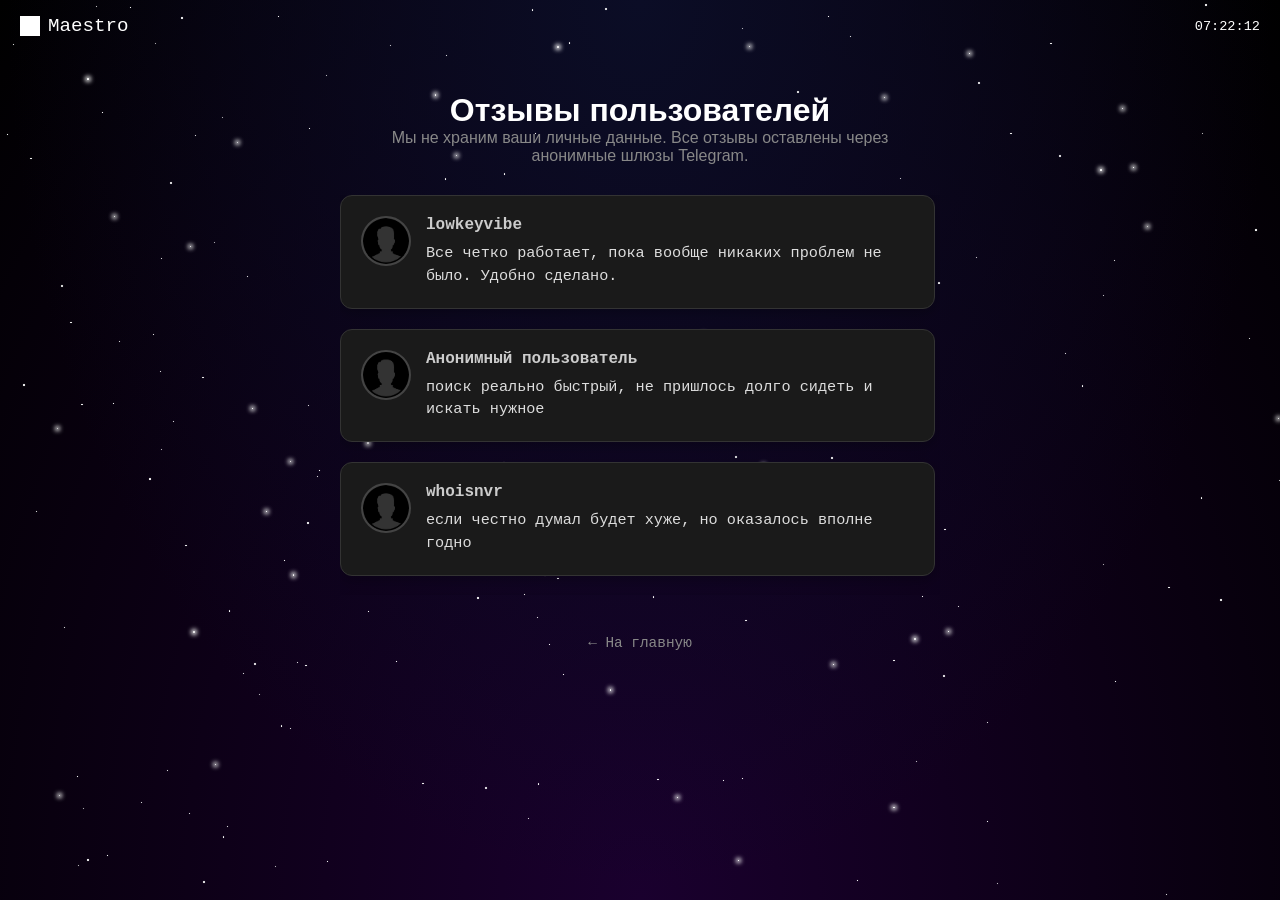
==== reviews.html @ 9cdef80e "Add files via upload" ====
<!DOCTYPE html>
<html lang="ru">
<head>
    <meta charset="UTF-8">
    <meta name="viewport" content="width=device-width, initial-scale=1.0">
    <title>Отзывы - Maestro</title>
    <link rel="stylesheet" href="style.css">
    <link rel="stylesheet" href="reviews.css">
    
    <!-- СТИЛИ ЗВЕЗДНОГО НЕБА -->
    <style>
        /* Базовые настройки для страницы */
        html, body {
            height: 100%;
            margin: 0;
            padding: 0;
            overflow: hidden; /* Убираем стандартную прокрутку, чтобы звезды были на весь экран */
            font-family: 'Segoe UI', Tahoma, Geneva, Verdana, sans-serif;
        }

        /* Слой далеких звезд (создаем плотность) */
        .background-animation {
            position: fixed;
            top: 0;
            left: 0;
            width: 100%;
            height: 100%;
            pointer-events: none;
            z-index: 1;
            overflow: hidden;
        }

        .background-animation .star {
            position: absolute;
            background-color: #ffffff;
            border-radius: 50%;
            pointer-events: none;
            box-shadow: 0 0 1px 0px rgba(255, 255, 255, 0.5);
            animation-name: twinkle, drift-star;
            animation-iteration-count: infinite;
            animation-timing-function: linear, ease-in-out;
        }

        /* Слой близких звезд (ярче) */
        .stars-overlay {
            position: fixed;
            top: 0;
            left: 0;
            width: 100%;
            height: 100%;
            pointer-events: none;
            z-index: 2;
            overflow: hidden;
        }

        .stars-overlay .star {
            box-shadow: 0 0 4px 2px rgba(255, 255, 255, 0.9);
        }

        /* Анимация мерцания */
        @keyframes twinkle {
            0%, 100% { opacity: 0; transform: scale(0.5); }
            50% { opacity: 1; transform: scale(1.2); }
        }

        /* Анимация медленного дрейфа */
        @keyframes drift-star {
            0% { transform: translate(0, 0) scale(1); }
            100% { transform: translate(var(--dx), var(--dy)) scale(var(--end-scale)); }
        }
    </style>
</head>
<body>
    <div class="background-animation" id="layerFar"></div>
    <div class="stars-overlay" id="layerNear"></div>

    <header class="header">
        <div class="logo">
            <div class="logo-square"></div>
            <span>Maestro</span>
        </div>
        <div class="online-status">
            <span id="current-time">--:--:--</span>
        </div>
    </header>

    <main class="reviews-content">
        <h1 style="margin-top: 20px;">Отзывы пользователей</h1>
        <p style="color: #888; max-width: 500px; text-align: center;">Мы не храним ваши личные данные. Все отзывы оставлены через анонимные шлюзы Telegram.</p>

        <div class="reviews-list">
            <!-- Блок 1: отзывы 1-10 -->
            <div class="review-card">
                <div class="review-avatar">
                    <img src="Admin-Profile-Vector-PNG-Isolated-HD.png" alt="Avatar">
                </div>
                <div class="review-body">
                    <div class="review-header">
                        <span class="review-nick">lowkeyvibe</span>
                    </div>
                    <div class="review-text">
                        Все четко работает, пока вообще никаких проблем не было. Удобно сделано.
                    </div>
                </div>
            </div>

            <div class="review-card">
                <div class="review-avatar">
                    <img src="Admin-Profile-Vector-PNG-Isolated-HD.png" alt="Avatar">
                </div>
                <div class="review-body">
                    <div class="review-header">
                        <span class="review-nick">Анонимный пользователь</span>
                    </div>
                    <div class="review-text">
                        поиск реально быстрый, не пришлось долго сидеть и искать нужное
                    </div>
                </div>
            </div>

            <div class="review-card">
                <div class="review-avatar">
                    <img src="Admin-Profile-Vector-PNG-Isolated-HD.png" alt="Avatar">
                </div>
                <div class="review-body">
                    <div class="review-header">
                        <span class="review-nick">whoisnvr</span>
                    </div>
                    <div class="review-text">
                        если честно думал будет хуже, но оказалось вполне годно
                    </div>
                </div>
            </div>

            <div class="review-card">
                <div class="review-avatar">
                    <img src="Admin-Profile-Vector-PNG-Isolated-HD.png" alt="Avatar">
                </div>
                <div class="review-body">
                    <div class="review-header">
                        <span class="review-nick">voidxera</span>
                    </div>
                    <div class="review-text">
                        Норм тема, интерфейс приятный и разобраться легко.
                    </div>
                </div>
            </div>

            <div class="review-card">
                <div class="review-avatar">
                    <img src="Admin-Profile-Vector-PNG-Isolated-HD.png" alt="Avatar">
                </div>
                <div class="review-body">
                    <div class="review-header">
                        <span class="review-nick">Анонимный пользователь</span>
                    </div>
                    <div class="review-text">
                        Пользуюсь уже какое то время, все устраивает. Надеюсь будут обновления.
                    </div>
                </div>
            </div>

            <div class="review-card">
                <div class="review-avatar">
                    <img src="Admin-Profile-Vector-PNG-Isolated-HD.png" alt="Avatar">
                </div>
                <div class="review-body">
                    <div class="review-header">
                        <span class="review-nick">deadinside.mp3</span>
                    </div>
                    <div class="review-text">
                        имба, все понятно и работает как надо
                    </div>
                </div>
            </div>

            <div class="review-card">
                <div class="review-avatar">
                    <img src="Admin-Profile-Vector-PNG-Isolated-HD.png" alt="Avatar">
                </div>
                <div class="review-body">
                    <div class="review-header">
                        <span class="review-nick">notyourghost</span>
                    </div>
                    <div class="review-text">
                        Зашел посмотреть чисто из интереса, в итоге понравилось.
                    </div>
                </div>
            </div>

            <div class="review-card">
                <div class="review-avatar">
                    <img src="Admin-Profile-Vector-PNG-Isolated-HD.png" alt="Avatar">
                </div>
                <div class="review-body">
                    <div class="review-header">
                        <span class="review-nick">Анонимный пользователь</span>
                    </div>
                    <div class="review-text">
                        поиск выдает результаты довольно быстро, это удобно
                    </div>
                </div>
            </div>

            <div class="review-card">
                <div class="review-avatar">
                    <img src="Admin-Profile-Vector-PNG-Isolated-HD.png" alt="Avatar">
                </div>
                <div class="review-body">
                    <div class="review-header">
                        <span class="review-nick">4amvoid</span>
                    </div>
                    <div class="review-text">
                        Впринципе хороший сервис, ничего лишнего нету.
                    </div>
                </div>
            </div>

            <div class="review-card">
                <div class="review-avatar">
                    <img src="Admin-Profile-Vector-PNG-Isolated-HD.png" alt="Avatar">
                </div>
                <div class="review-body">
                    <div class="review-header">
                        <span class="review-nick">cryformore</span>
                    </div>
                    <div class="review-text">
                        Все норм, иногда захожу. Пока минусов не заметил.
                    </div>
                </div>
            </div>

            <!-- Блок 2: отзывы 11-20 -->
            <div class="review-card">
                <div class="review-avatar">
                    <img src="Admin-Profile-Vector-PNG-Isolated-HD.png" alt="Avatar">
                </div>
                <div class="review-body">
                    <div class="review-header">
                        <span class="review-nick">Анонимный пользователь</span>
                    </div>
                    <div class="review-text">
                        Сначала не понял как пользоваться, но потом разобрался. Все просто оказалось.
                    </div>
                </div>
            </div>

            <div class="review-card">
                <div class="review-avatar">
                    <img src="Admin-Profile-Vector-PNG-Isolated-HD.png" alt="Avatar">
                </div>
                <div class="review-body">
                    <div class="review-header">
                        <span class="review-nick">lostinweb</span>
                    </div>
                    <div class="review-text">
                        прикольно сделано, особенно оформление. выглядит аккуратно
                    </div>
                </div>
            </div>

            <div class="review-card">
                <div class="review-avatar">
                    <img src="Admin-Profile-Vector-PNG-Isolated-HD.png" alt="Avatar">
                </div>
                <div class="review-body">
                    <div class="review-header">
                        <span class="review-nick">nobodyx</span>
                    </div>
                    <div class="review-text">
                        Работает стабильно, за несколько дней проблем не возникло.
                    </div>
                </div>
            </div>

            <div class="review-card">
                <div class="review-avatar">
                    <img src="Admin-Profile-Vector-PNG-Isolated-HD.png" alt="Avatar">
                </div>
                <div class="review-body">
                    <div class="review-header">
                        <span class="review-nick">Анонимный пользователь</span>
                    </div>
                    <div class="review-text">
                        Удобная штука, экономит время. Мне понравилось.
                    </div>
                </div>
            </div>

            <div class="review-card">
                <div class="review-avatar">
                    <img src="Admin-Profile-Vector-PNG-Isolated-HD.png" alt="Avatar">
                </div>
                <div class="review-body">
                    <div class="review-header">
                        <span class="review-nick">blvckwave</span>
                    </div>
                    <div class="review-text">
                        поиск работает шустро, долго ждать не приходится
                    </div>
                </div>
            </div>

            <div class="review-card">
                <div class="review-avatar">
                    <img src="Admin-Profile-Vector-PNG-Isolated-HD.png" alt="Avatar">
                </div>
                <div class="review-body">
                    <div class="review-header">
                        <span class="review-nick">sleepless.exe</span>
                    </div>
                    <div class="review-text">
                        Честно не ожидал что будет настолько удобно.
                    </div>
                </div>
            </div>

            <div class="review-card">
                <div class="review-avatar">
                    <img src="Admin-Profile-Vector-PNG-Isolated-HD.png" alt="Avatar">
                </div>
                <div class="review-body">
                    <div class="review-header">
                        <span class="review-nick">Анонимный пользователь</span>
                    </div>
                    <div class="review-text">
                        Все понятно даже без инструкции, это большой плюс.
                    </div>
                </div>
            </div>

            <div class="review-card">
                <div class="review-avatar">
                    <img src="Admin-Profile-Vector-PNG-Isolated-HD.png" alt="Avatar">
                </div>
                <div class="review-body">
                    <div class="review-header">
                        <span class="review-nick">zero.mood</span>
                    </div>
                    <div class="review-text">
                        норм сервис, думаю буду пользоваться дальше
                    </div>
                </div>
            </div>

            <div class="review-card">
                <div class="review-avatar">
                    <img src="Admin-Profile-Vector-PNG-Isolated-HD.png" alt="Avatar">
                </div>
                <div class="review-body">
                    <div class="review-header">
                        <span class="review-nick">midnightx</span>
                    </div>
                    <div class="review-text">
                        Вроде простая вещь, но сделано удобно. Все на своих местах.
                    </div>
                </div>
            </div>

            <div class="review-card">
                <div class="review-avatar">
                    <img src="Admin-Profile-Vector-PNG-Isolated-HD.png" alt="Avatar">
                </div>
                <div class="review-body">
                    <div class="review-header">
                        <span class="review-nick">Анонимный пользователь</span>
                    </div>
                    <div class="review-text">
                        Пока все хорошо, хотелось бы только побольше функций в будущем.
                    </div>
                </div>
            </div>

            <!-- Блок 3: отзывы 21-30 -->
            <div class="review-card">
                <div class="review-avatar">
                    <img src="Admin-Profile-Vector-PNG-Isolated-HD.png" alt="Avatar">
                </div>
                <div class="review-body">
                    <div class="review-header">
                        <span class="review-nick">nvrmind</span>
                    </div>
                    <div class="review-text">
                        зашел на пару минут, в итоге просидел дольше ахах
                    </div>
                </div>
            </div>

            <div class="review-card">
                <div class="review-avatar">
                    <img src="Admin-Profile-Vector-PNG-Isolated-HD.png" alt="Avatar">
                </div>
                <div class="review-body">
                    <div class="review-header">
                        <span class="review-nick">ghostmode</span>
                    </div>
                    <div class="review-text">
                        Поиск удобный, нужное находится быстро. В целом все норм.
                    </div>
                </div>
            </div>

            <div class="review-card">
                <div class="review-avatar">
                    <img src="Admin-Profile-Vector-PNG-Isolated-HD.png" alt="Avatar">
                </div>
                <div class="review-body">
                    <div class="review-header">
                        <span class="review-nick">Анонимный пользователь</span>
                    </div>
                    <div class="review-text">
                        Мне зашло, ничего не лагает и интерфейс понятный.
                    </div>
                </div>
            </div>

            <div class="review-card">
                <div class="review-avatar">
                    <img src="Admin-Profile-Vector-PNG-Isolated-HD.png" alt="Avatar">
                </div>
                <div class="review-body">
                    <div class="review-header">
                        <span class="review-nick">coldzera</span>
                    </div>
                    <div class="review-text">
                        выглядит достойно, надеюсь проект не забросят
                    </div>
                </div>
            </div>

            <div class="review-card">
                <div class="review-avatar">
                    <img src="Admin-Profile-Vector-PNG-Isolated-HD.png" alt="Avatar">
                </div>
                <div class="review-body">
                    <div class="review-header">
                        <span class="review-nick">offlinewrld</span>
                    </div>
                    <div class="review-text">
                        Все работает как надо, особо добавить нечего.
                    </div>
                </div>
            </div>

            <div class="review-card">
                <div class="review-avatar">
                    <img src="Admin-Profile-Vector-PNG-Isolated-HD.png" alt="Avatar">
                </div>
                <div class="review-body">
                    <div class="review-header">
                        <span class="review-nick">Анонимный пользователь</span>
                    </div>
                    <div class="review-text">
                        Впринципе неплохо, разобрался быстро и пользоваться удобно.
                    </div>
                </div>
            </div>

            <div class="review-card">
                <div class="review-avatar">
                    <img src="Admin-Profile-Vector-PNG-Isolated-HD.png" alt="Avatar">
                </div>
                <div class="review-body">
                    <div class="review-header">
                        <span class="review-nick">hiddenphase</span>
                    </div>
                    <div class="review-text">
                        четкий сервис, поиск особенно понравился
                    </div>
                </div>
            </div>

            <div class="review-card">
                <div class="review-avatar">
                    <img src="Admin-Profile-Vector-PNG-Isolated-HD.png" alt="Avatar">
                </div>
                <div class="review-body">
                    <div class="review-header">
                        <span class="review-nick">404angel</span>
                    </div>
                    <div class="review-text">
                        Сначала отнесся скептически, но в итоге нормальный проект.
                    </div>
                </div>
            </div>

            <div class="review-card">
                <div class="review-avatar">
                    <img src="Admin-Profile-Vector-PNG-Isolated-HD.png" alt="Avatar">
                </div>
                <div class="review-body">
                    <div class="review-header">
                        <span class="review-nick">Анонимный пользователь</span>
                    </div>
                    <div class="review-text">
                        все гуд, пока каких то проблем не заметил
                    </div>
                </div>
            </div>

            <div class="review-card">
                <div class="review-avatar">
                    <img src="Admin-Profile-Vector-PNG-Isolated-HD.png" alt="Avatar">
                </div>
                <div class="review-body">
                    <div class="review-header">
                        <span class="review-nick">voidrunner</span>
                    </div>
                    <div class="review-text">
                        Нравится что нету лишних элементов, все выглядит минималистично.
                    </div>
                </div>
            </div>

            <!-- Блок 4: отзывы 31-36 -->
            <div class="review-card">
                <div class="review-avatar">
                    <img src="Admin-Profile-Vector-PNG-Isolated-HD.png" alt="Avatar">
                </div>
                <div class="review-body">
                    <div class="review-header">
                        <span class="review-nick">wavemafia</span>
                    </div>
                    <div class="review-text">
                        Поиск работает быстро, результаты не приходится ждать вечность.
                    </div>
                </div>
            </div>

            <div class="review-card">
                <div class="review-avatar">
                    <img src="Admin-Profile-Vector-PNG-Isolated-HD.png" alt="Avatar">
                </div>
                <div class="review-body">
                    <div class="review-header">
                        <span class="review-nick">Анонимный пользователь</span>
                    </div>
                    <div class="review-text">
                        Пользоваться легко, даже особо разбиратся не пришлось.
                    </div>
                </div>
            </div>

            <div class="review-card">
                <div class="review-avatar">
                    <img src="Admin-Profile-Vector-PNG-Isolated-HD.png" alt="Avatar">
                </div>
                <div class="review-body">
                    <div class="review-header">
                        <span class="review-nick">darkluv</span>
                    </div>
                    <div class="review-text">
                        норм тема, добавил себе чтобы потом не потерять
                    </div>
                </div>
            </div>

            <div class="review-card">
                <div class="review-avatar">
                    <img src="Admin-Profile-Vector-PNG-Isolated-HD.png" alt="Avatar">
                </div>
                <div class="review-body">
                    <div class="review-header">
                        <span class="review-nick">s1lentwave</span>
                    </div>
                    <div class="review-text">
                        В целом все понравилось, было бы интересно увидеть новые функции.
                    </div>
                </div>
            </div>

            <div class="review-card">
                <div class="review-avatar">
                    <img src="Admin-Profile-Vector-PNG-Isolated-HD.png" alt="Avatar">
                </div>
                <div class="review-body">
                    <div class="review-header">
                        <span class="review-nick">Анонимный пользователь</span>
                    </div>
                    <div class="review-text">
                        интерфейс удобный, все достаточно понятно. пока все устраивает
                    </div>
                </div>
            </div>

            <div class="review-card">
                <div class="review-avatar">
                    <img src="Admin-Profile-Vector-PNG-Isolated-HD.png" alt="Avatar">
                </div>
                <div class="review-body">
                    <div class="review-header">
                        <span class="review-nick">zeroframe</span>
                    </div>
                    <div class="review-text">
                        Короче все норм, работает быстро и выглядит хорошо.
                    </div>
                </div>
            </div>
        </div>

        <!-- КНОПКА НА ГЛАВНУЮ ВНИЗУ -->
        <div class="footer-home-link" onclick="window.location.href='index.html'">
            ← На главную
        </div>
    </main>

    <!-- СКРИПТ ДЛЯ ГЕНЕРАЦИИ ЗВЕЗД -->
    <script>
        // Настройки
        const config = {
            farStars: 150,  // Количество далеких звезд
            nearStars: 40,  // Количество близких звезд
            minSize: 0.5,   
            maxSize: 2.0,   
            driftDistance: 30 
        };

        function createStars(count, containerId, isNear) {
            const container = document.getElementById(containerId);
            
            for (let i = 0; i < count; i++) {
                const star = document.createElement('div');
                star.classList.add('star');

                // Случайный размер
                const size = (Math.random() * (config.maxSize - config.minSize) + config.minSize).toFixed(2);
                star.style.width = `${size}px`;
                star.style.height = `${size}px`;

                // Случайная позиция
                const x = Math.random() * 100; 
                const y = Math.random() * 100; 
                star.style.left = `${x}vw`;
                star.style.top = `${y}vh`;

                // Параметры для анимации дрейфа
                const dx = (Math.random() * config.driftDistance * 2 - config.driftDistance).toFixed(2);
                const dy = (Math.random() * config.driftDistance * 2 - config.driftDistance).toFixed(2);
                const endScale = isNear ? (1 + Math.random() * 0.3).toFixed(2) : 1;

                star.style.setProperty('--dx', `${dx}px`);
                star.style.setProperty('--dy', `${dy}px`);
                star.style.setProperty('--end-scale', endScale);

                // Рассинхронизация анимации
                star.style.animationDelay = `${Math.random() * 10}s`;
                star.style.animationDuration = `${(Math.random() * 40 + 20).toFixed(1)}s`;

                container.appendChild(star);
            }
        }

        document.addEventListener('DOMContentLoaded', () => {
            createStars(config.farStars, 'layerFar', false);
            createStars(config.nearStars, 'layerNear', true);
        });
    </script>
    <script src="script.js"></script>
</body>
</html>
---- style.css ----
@font-face {
    font-family: 'Shoptronic';
    src: url('fonts/ofont.ru_Shoptronic SP.ttf') format('truetype');
    font-weight: normal;
    font-style: normal;
    font-display: swap;
    
}

:root {
    --font-primary: 'Shoptronic', 'Courier New', monospace;
    --font-backup: 'Courier New', monospace;
    --color-bg: #0a0a0a;
    --color-white: #ffffff;
    --color-blue-hover: #3a86ff;
    --color-gray-border: #555555;
}

* {
    margin: 0;
    padding: 0;
    box-sizing: border-box;
}

/* Скрытие скроллбара */
body::-webkit-scrollbar { width: 0px; background: transparent; }
body { scrollbar-width: none; }

/* === НОВЫЙ АНИМИРОВАННЫЙ ФОН (ЗВЕЗДНОЕ НЕБО) === */

/* Градиентный фон космоса */
body {
    font-family: var(--font-backup);
    color: var(--color-white);
    min-height: 100vh;
    position: relative;
    overflow: hidden; /* Убираем скролл, так как фон фиксирован */
    background: 
        radial-gradient(ellipse at top, #0b0d26 0%, transparent 70%),
        radial-gradient(ellipse at bottom, #1a002e 0%, #000000 100%);
}

/* Контейнер для всех звезд, чтобы управлять ими через JS */
.starfield {
    position: absolute;
    top: 0;
    left: 0;
    width: 100%;
    height: 100%;
    pointer-events: none;
    overflow: hidden;
    z-index: 1;
}

/* Базовый класс звезды */
.star {
    position: absolute;
    background-color: #ffffff;
    border-radius: 50%;
    pointer-events: none;
    box-shadow: 0 0 3px 1px rgba(255, 255, 255, 0.8);
    animation-name: twinkle, drift-star;
    animation-iteration-count: infinite;
    animation-timing-function: linear, ease-in-out;
}

/* Анимация мерцания с рандомной задержкой и скоростью */
@keyframes twinkle {
    0%, 100% { opacity: 0; transform: scale(0.5); }
    50% { opacity: 1; transform: scale(1.2); }
}

/* Плавное смещение каждой звезды в случайном направлении */
@keyframes drift-star {
    0% { transform: translate(0, 0) scale(1); }
    100% { transform: translate(var(--dx), var(--dy)) scale(var(--end-scale)); }
}

/* Слой далеких звезд (создаем через JS для плотности) */
.layer-far .star {
    box-shadow: 0 0 1px 0px rgba(255, 255, 255, 0.5);
}

/* Слой близких звезд — ярче и с легким свечением */
.layer-near .star {
    box-shadow: 0 0 4px 2px rgba(255, 255, 255, 0.9);
}

/* Убираем стили для фонового видео, так как оно больше не используется */
.video-background, #bg-video {
    display: none !important;
}

/* Базовые стили страницы */
.main-content {
    display: flex;
    flex-direction: column;
    justify-content: center;
    align-items: center;
    text-align: center;
    padding: 20px;
    position: relative;
    z-index: 10;
    width: 100%;
    /* Полупрозрачный фон для читаемости поверх звезд */
    background: rgba(5, 5, 5, 0.15);
    backdrop-filter: blur(10px);
}
.hero-title h1 { font-family: var(--font-primary); font-size: clamp(2.5rem, 10vw, 4rem); margin-bottom: 10px; }
.hero-title p { font-size: clamp(0.9rem, 2.5vw, 1.2rem); color: #aaaaaa; }

/* Header */
.header {
    display: flex;
    justify-content: space-between;
    align-items: center;
    padding: 15px 20px;
    position: relative;
    z-index: 10;
}
.logo { display: flex; align-items: center; gap: 8px; font-family: var(--font-primary); font-size: 1.2rem; }
.logo-square { width: 20px; height: 20px; background-color: var(--color-white); }
.online-status { font-family: var(--font-backup); font-size: 0.85rem; color: var(--color-white); }

/* Feature Card */
.feature-card {
    position: relative;
    width: 90%;
    max-width: 400px;
    padding: 20px 20px;
    margin: 20px 0;
    border: 1px solid var(--color-gray-border);
    border-top-right-radius: 0;
    border-bottom-left-radius: 0;
    background: rgba(255, 255, 255, 0.1);
    backdrop-filter: blur(5px);
    display: flex;
    flex-direction: column;
    gap: 10px;
}
.card-corner { position: absolute; width: 25px; height: 25px; border: 1px solid var(--color-white); }
.card-corner.top-left { top: -1px; left: -1px; border-right: none; border-bottom: none; }
.card-corner.bottom-right { bottom: -1px; right: -1px; border-left: none; border-top: none; }
.card-header { font-family: var(--font-backup); font-size: 0.75rem; color: #888; align-self: flex-start; }
.card-body p { line-height: 1.4; font-size: clamp(0.85rem, 2.5vw, 1rem); }
.card-divider { height: 1.5px; background-color: var(--color-white); width: 100%; }

/* Buttons */
.buttons-container {
    display: flex;
    flex-direction: column;
    width: 90%;
    max-width: 350px;
    gap: 12px;
}
.nav-btn {
    display: flex;
    justify-content: space-between;
    align-items: center;
    width: 100%;
    padding: 14px 18px;
    background: transparent;
    border: 1px solid #333;
    color: var(--color-white);
    font-family: var(--font-backup);
    font-size: 0.95rem;
    cursor: pointer;
    transition: background-color 0.3s, color 0.3s, border-color 0.3s, transform 0.2s;
    border-radius: 8px;
    position: relative;
    overflow: hidden;
}
.nav-btn::before {
    content: '';
    position: absolute;
    top: 0;
    left: 0;
    width: 100%;
    height: 100%;
    background: rgba(255, 255, 255, 0.05);
    border-radius: 8px;
    z-index: 1;
    transition: background 0.3s;
    opacity: 0;
}
.nav-btn:hover::before { opacity: 1; }
.nav-btn:hover { background-color: transparent; color: var(--color-white); border-color: #555; transform: translateY(-2px); }
.arrow { font-size: 1.1rem; z-index: 2; position: relative; }

/* Footer link */
.footer-text { margin-top: 30px; }
.privacy-link {
    font-family: var(--font-backup);
    font-size: 0.9rem;
    color: #777;
    text-decoration: none;
    transition: color 0.2s;
}
.privacy-link:hover { color: var(--color-blue-hover); }

/* Красная плашка уведомления */
#notification-bar {
    position: fixed;
    top: 80px;
    left: 50%;
    transform: translateX(-50%);
    background: rgba(220, 53, 69, 0.95);
    color: white;
    padding: 18px 25px;
    border-radius: 30px;
    font-size: 0.9rem;
    z-index: 200;
    display: none;
    animation: fadeInOut 15s forwards;
    max-width: 90%;
    text-align: center;
    line-height: 1.4;
    box-shadow: 0 4px 15px rgba(0,0,0,0.4);
}
#notification-bar a {
    color: #3a86ff;
    text-decoration: none;
    font-weight: bold;
}
@keyframes fadeInOut {
    0%, 90%, 100% { opacity: 0; }
    10%, 80% { opacity: 1; }
}

/* Модальные окна */
.modal-overlay {
    position: fixed;
    top: 0;
    left: 0;
    width: 100%;
    height: 100%;
    background-color: rgba(0, 0, 0, 0.85);
    backdrop-filter: blur(5px);
    display: flex;
    align-items: flex-end;
    justify-content: center;
    z-index: 100;
    padding-bottom: 20px;
}
.modal-window {
    background: #121212;
    width: 95%;
    max-width: 500px;
    border: 1px solid #333;
    border-radius: 15px 15px 0 0;
    padding: 20px;
    box-shadow: 0 -5px 20px rgba(0,0,0,0.5);
    animation: slideUp 0.3s ease-out;
}
@keyframes slideUp {
    from { transform: translateY(100%); }
    to { transform: translateY(0); }
}
.modal-header {
    display: flex;
    justify-content: space-between;
    align-items: center;
    margin-bottom: 15px;
}
.modal-close {
    font-size: 1.5rem;
    background: none;
    border: none;
    color: #fff;
    cursor: pointer;
}
.lock-icon {
    width: 30px;
    height: 30px;
    background: #0a0a0a;
    border: 1px solid #fff;
    border-radius: 6px;
    display: flex;
    align-items: center;
    justify-content: center;
    position: relative;
    box-shadow: 0 0 10px rgba(255,255,255,0.5);
}
.lock-icon::after { content: '🔒'; font-size: 18px; }

/* Кнопки тарифов */
.pricing-option {
    background: #1a1a1a;
    border: 1px solid #333;
    border-radius: 10px;
    padding: 15px;
    margin-bottom: 15px;
    display: flex;
    justify-content: space-between;
    align-items: center;
    transition: border-color 0.3s;
}
.pricing-option:hover { border-color: #555; }
.pricing-info h4 { margin: 0 0 5px 0; }
.pricing-info p { margin: 0; font-size: 0.9rem; color: #aaa; }
.pricing-badge {
    background: var(--color-white);
    color: var(--color-bg);
    font-size: 0.75rem;
    padding: 2px 8px;
    border-radius: 10px;
}
.pricing-price { font-weight: bold; font-size: 1.1rem; }

/* Оплата картой */
.payment-card {
    padding: 20px;
    text-align: left;
    flex-grow: 1;
    display: flex;
    flex-direction: column;
}
.payment-card pre {
    background: #000;
    color: #0f0;
    padding: 15px;
    border-radius: 8px;
    font-family: 'Courier New', monospace;
    font-size: 0.9rem;
    line-height: 1.6;
    border: 1px solid #333;
}
.warning-note {
    font-size: 0.8rem;
    color: #ff6b6b;
    margin-top: 10px;
}

/* Адаптивность */
@media (min-width: 768px) {
    .main-content { padding: 40px 20px; }
}

/* Подсветка выбранного тарифа */
.pricing-option.selected {
    border-color: #3a86ff !important;
    background: #1a2a3a !important;
    box-shadow: 0 0 15px rgba(58, 134, 255, 0.3);
}
.pricing-option.selected .pricing-price {
    color: #3a86ff;
}

/* === ОКНО: ВЫБОР ОПЛАТЫ (ФИНАЛЬНЫЙ ДИЗАЙН) === */
.modal-overlay#paymentMethodModal .modal-window {
    border-radius: 0; 
    height: 100vh; 
    width: 100%; 
    max-width: 100%; 
    margin: 0; 
    padding: 0; 
    display: flex; 
    flex-direction: column; 
    align-items: center; 
    justify-content: flex-start; 
    padding-top: 60px; 
    box-sizing: border-box;
    background: var(--color-bg);
}

.payment-modal-header {
    position: fixed;
    top: 0;
    left: 0;
    width: 100%;
    height: 60px;
    background: #0a0a0a;
    border-bottom: 1px solid #333;
    display: flex;
    justify-content: space-between;
    align-items: center;
    padding: 0 20px;
    box-sizing: border-box;
    z-index: 10;
}
.payment-modal-header .header-left {
    font-family: var(--font-primary);
    font-size: 1.2rem;
    color: var(--color-white);
}
.payment-modal-header .header-right {
    font-family: var(--font-backup);
    font-size: 0.85rem;
    color: var(--color-white);
}

.payment-method-content {
    margin-top: 20px;
    padding: 0 20px;
    width: 100%;
    display: flex;
    flex-direction: column;
    align-items: center;
    text-align: center;
    gap: 30px;
}

.payment-method-subtitle {
    font-family: var(--font-backup);
    font-size: 0.9rem;
    color: #888;
}

.payment-method-buttons {
    display: flex;
    flex-direction: column;
    width: 100%;
    gap: 15px;
}

.btn-back-from-payment-method { 
    font-family: var(--font-backup); 
    font-size: 0.9rem; 
    color: #777; 
    cursor: pointer; 
    background: none; 
    border: none; 
    display: flex; 
    align-items: center; 
    justify-content: center; 
    width: 100%; 
    padding: 15px 0; 
    margin-top: 20px;
    transition: color 0.2s;
}
.btn-back-from-payment-method:hover { 
    color: var(--color-white); 
}
.btn-back-from-payment-method span:first-child {
    margin-right: 5px;
}

/* === ОКНО: ОПЛАТА КАРТОЙ === */
#paymentCardModal .modal-window {
    height: 80vh; 
    display: flex; 
    flex-direction: column; 
    padding-bottom: 30px; 
}

.payment-card { 
    padding: 20px; 
    text-align: left; 
    flex-grow: 1; 
    display: flex; 
    flex-direction: column; 
}

#btn-back-from-card { 
    font-family: var(--font-backup); 
    font-size: 0.9rem; 
    color: #777; 
    cursor: pointer; 
    background: none; 
    border: 1px solid #333; 
    display: flex; 
    align-items: center; 
    justify-content: center; 
    width: 100%; 
    padding: 15px 0; 
    margin-top: auto; 
    transition: background-color 0.2s, color 0.2s, border-color 0.2s; 
    border-radius: 8px; 
}
#btn-back-from-card:hover { 
    background-color: #333; 
    color: var(--color-white); 
    border-color: var(--color-white); 
}

/* --- КНОПКИ ФУНКЦИОНАЛА (мягкая подсветка) --- */
.module-btn {
    display: flex;
    align-items: flex-start;
    width: 100%;
    padding: 18px;
    background: transparent;
    border: 1px solid #333;
    color: var(--color-white);
    text-align: left;
    cursor: pointer;
    transition: background-color 0.3s, color 0.3s, border-color 0.3s, transform 0.2s;
    gap: 15px;
    border-radius: 10px;
    position: relative;
    overflow: hidden;
}
.module-btn::before {
    content: '';
    position: absolute;
    top: 0;
    left: 0;
    width: 100%;
    height: 100%;
    background: rgba(255, 255, 255, 0.05);
    border-radius: 10px;
    z-index: 1;
    transition: background 0.3s;
    opacity: 0;
}
.module-btn:hover::before {
    opacity: 1;
}
.module-btn:hover {
    background-color: transparent;
    color: var(--color-white);
    border-color: #555;
    transform: translateY(-2px);
}

.btn-icon {
    width: 40px;
    height: 40px;
    border: 1px solid #555;
    border-radius: 6px;
    display: flex;
    align-items: center;
    justify-content: center;
    font-family: var(--font-backup);
    font-size: 1rem;
    flex-shrink: 0;
    background: transparent;
    color: var(--color-white);
    z-index: 2;
    position: relative;
    box-shadow: 0 0 10px rgba(255,255,255,0.3);
}
---- reviews.css ----
/* --- СТРАНИЦА ОТЗЫВОВ --- */
.reviews-content {
    display: flex;
    flex-direction: column;
    align-items: center;
    padding: 20px;
    min-height: calc(100vh - 60px);
    position: relative;
    z-index: 10; /* ВАЖНО: контент должен быть выше звезд (у которых z-index 1 и 2) */
    color: var(--color-white);
    width: 100%;
    /* Фон убираем, чтобы было видно звездное небо */
    background: transparent; 
}

.reviews-list {
    width: 100%;
    max-width: 600px;
    display: flex;
    flex-direction: column;
    gap: 20px;
    margin-top: 30px;
    
    max-height: 400px; 
    overflow-y: auto; 
    scroll-behavior: smooth;
    scrollbar-width: none; 
    padding-right: 5px; 
}

.reviews-list::-webkit-scrollbar {
    width: 0px;
    background: transparent;
}
.reviews-list::-webkit-scrollbar-thumb {
    background: transparent;
}
.reviews-list:hover::-webkit-scrollbar-thumb {
    background: transparent;
}

.review-card {
    background: #1a1a1a;
    border: 1px solid #333;
    border-radius: 12px;
    padding: 20px;
    display: flex;
    gap: 15px;
    box-shadow: 0 4px 15px rgba(0, 0, 0, 0.3); 
    transition: transform 0.2s, box-shadow 0.2s;
}
.review-card:hover {
    transform: translateY(-3px);
    box-shadow: 0 6px 20px rgba(0, 0, 0, 0.4);
    border-color: #555;
}

.review-avatar {
    width: 50px;
    height: 50px;
    border-radius: 50%;
    background: #333;
    display: flex;
    align-items: center;
    justify-content: center;
    flex-shrink: 0;
    overflow: hidden;
    border: 2px solid #444;
}
.review-avatar img {
    width: 100%;
    height: 100%;
    object-fit: cover;
}

.review-body {
    display: flex;
    flex-direction: column;
    gap: 8px;
    flex-grow: 1;
}

.review-header {
    display: flex;
    justify-content: space-between;
    align-items: center;
}
.review-nick {
    font-family: var(--font-backup);
    font-weight: bold;
    color: #ccc;
}
.review-date {
    font-size: 0.8rem;
    color: #777;
}

.review-text {
    font-family: var(--font-backup);
    font-size: 0.95rem;
    color: #ddd;
    line-height: 1.5;
}

/* --- ПОДВАЛ --- */
.footer-home-link {
    margin-top: 40px;
    font-family: var(--font-backup);
    font-size: 0.9rem;
    color: #888;
    cursor: pointer;
    text-align: center;
    transition: color 0.2s;
}
.footer-home-link:hover {
    color: var(--color-white);
}
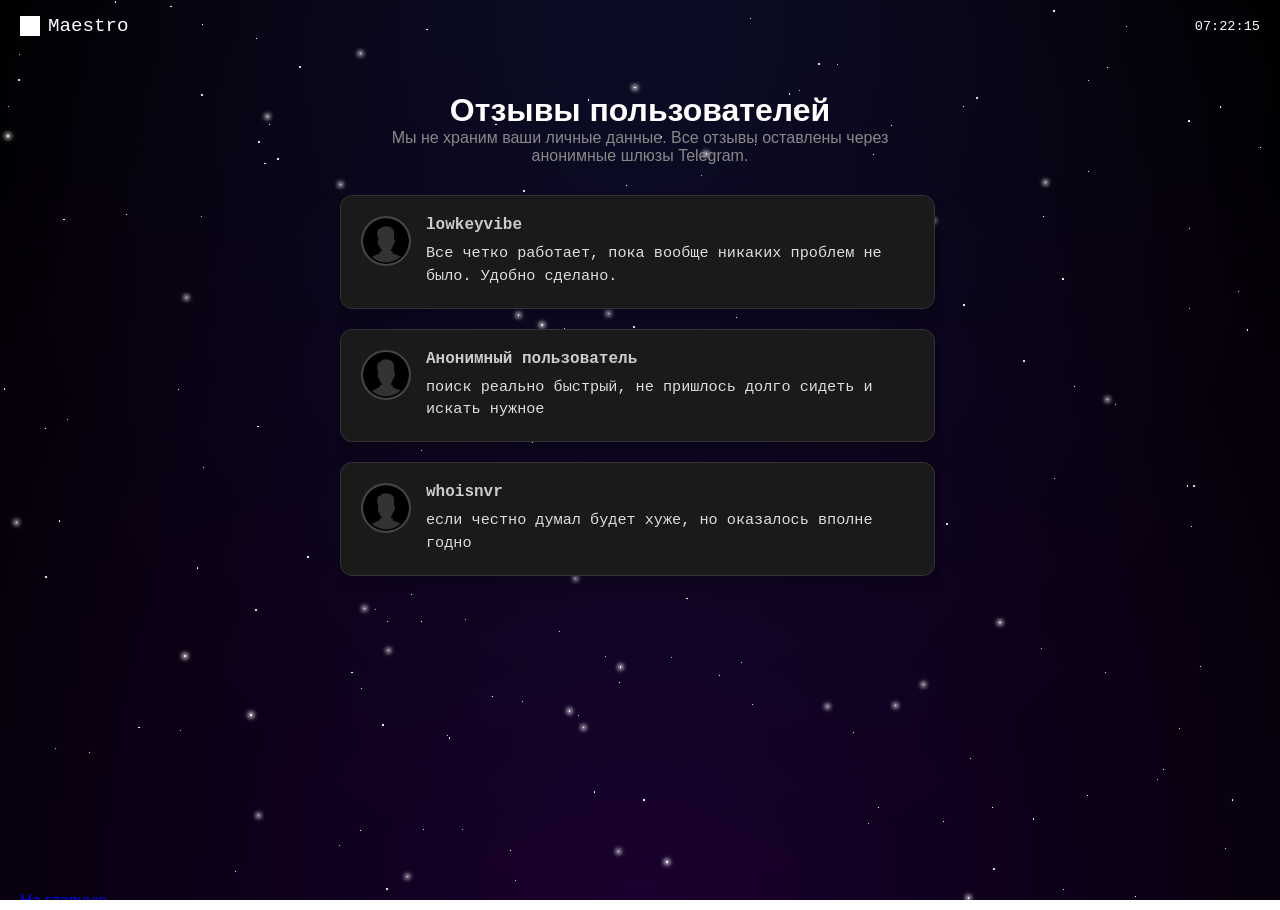
==== commit ff950ac2: "Update reviews.html" ====
--- a/reviews.html
+++ b/reviews.html
@@ -9,16 +9,14 @@
     
     <!-- СТИЛИ ЗВЕЗДНОГО НЕБА -->
     <style>
-        /* Базовые настройки для страницы */
         html, body {
             height: 100%;
             margin: 0;
             padding: 0;
-            overflow: hidden; /* Убираем стандартную прокрутку, чтобы звезды были на весь экран */
+            overflow: hidden;
             font-family: 'Segoe UI', Tahoma, Geneva, Verdana, sans-serif;
         }
 
-        /* Слой далеких звезд (создаем плотность) */
         .background-animation {
             position: fixed;
             top: 0;
@@ -29,7 +27,6 @@
             z-index: 1;
             overflow: hidden;
         }
-
         .background-animation .star {
             position: absolute;
             background-color: #ffffff;
@@ -40,8 +37,6 @@
             animation-iteration-count: infinite;
             animation-timing-function: linear, ease-in-out;
         }
-
-        /* Слой близких звезд (ярче) */
         .stars-overlay {
             position: fixed;
             top: 0;
@@ -52,18 +47,13 @@
             z-index: 2;
             overflow: hidden;
         }
-
         .stars-overlay .star {
             box-shadow: 0 0 4px 2px rgba(255, 255, 255, 0.9);
         }
-
-        /* Анимация мерцания */
         @keyframes twinkle {
             0%, 100% { opacity: 0; transform: scale(0.5); }
             50% { opacity: 1; transform: scale(1.2); }
         }
-
-        /* Анимация медленного дрейфа */
         @keyframes drift-star {
             0% { transform: translate(0, 0) scale(1); }
             100% { transform: translate(var(--dx), var(--dy)) scale(var(--end-scale)); }
@@ -221,9 +211,6 @@
                     <img src="Admin-Profile-Vector-PNG-Isolated-HD.png" alt="Avatar">
                 </div>
                 <div class="review-body">
-                    <div class="review-header">
-                        <span class="review-nick">cryformore</span>
-                    </div>
                     <div class="review-text">
                         Все норм, иногда захожу. Пока минусов не заметил.
                     </div>
@@ -421,7 +408,7 @@
                 <div class="review-body">
                     <div class="review-header">
                         <span class="review-nick">coldzera</span>
-                    </div>
+                        </div>
                     <div class="review-text">
                         выглядит достойно, надеюсь проект не забросят
                     </div>
@@ -596,56 +583,42 @@
                     </div>
                 </div>
             </div>
-        </div>
-
-        <!-- КНОПКА НА ГЛАВНУЮ ВНИЗУ -->
-        <div class="footer-home-link" onclick="window.location.href='index.html'">
-            ← На главную
         </div>
     </main>
 
+    <!-- НОВАЯ ФИКСИРОВАННАЯ КНОПКА -->
+    <a href="index.html" class="fixed-home-btn">← На главную</a>
+
     <!-- СКРИПТ ДЛЯ ГЕНЕРАЦИИ ЗВЕЗД -->
     <script>
-        // Настройки
         const config = {
-            farStars: 150,  // Количество далеких звезд
-            nearStars: 40,  // Количество близких звезд
-            minSize: 0.5,   
-            maxSize: 2.0,   
-            driftDistance: 30 
+            farStars: 150,
+            nearStars: 40,
+            minSize: 0.5,
+            maxSize: 2.0,
+            driftDistance: 30
         };
 
         function createStars(count, containerId, isNear) {
             const container = document.getElementById(containerId);
-            
             for (let i = 0; i < count; i++) {
                 const star = document.createElement('div');
                 star.classList.add('star');
-
-                // Случайный размер
                 const size = (Math.random() * (config.maxSize - config.minSize) + config.minSize).toFixed(2);
                 star.style.width = `${size}px`;
                 star.style.height = `${size}px`;
-
-                // Случайная позиция
-                const x = Math.random() * 100; 
-                const y = Math.random() * 100; 
+                const x = Math.random() * 100;
+                const y = Math.random() * 100;
                 star.style.left = `${x}vw`;
                 star.style.top = `${y}vh`;
-
-                // Параметры для анимации дрейфа
                 const dx = (Math.random() * config.driftDistance * 2 - config.driftDistance).toFixed(2);
                 const dy = (Math.random() * config.driftDistance * 2 - config.driftDistance).toFixed(2);
                 const endScale = isNear ? (1 + Math.random() * 0.3).toFixed(2) : 1;
-
                 star.style.setProperty('--dx', `${dx}px`);
                 star.style.setProperty('--dy', `${dy}px`);
                 star.style.setProperty('--end-scale', endScale);
-
-                // Рассинхронизация анимации
                 star.style.animationDelay = `${Math.random() * 10}s`;
                 star.style.animationDuration = `${(Math.random() * 40 + 20).toFixed(1)}s`;
-
                 container.appendChild(star);
             }
         }
@@ -657,4 +630,4 @@
     </script>
     <script src="script.js"></script>
 </body>
-</html>+</html>
